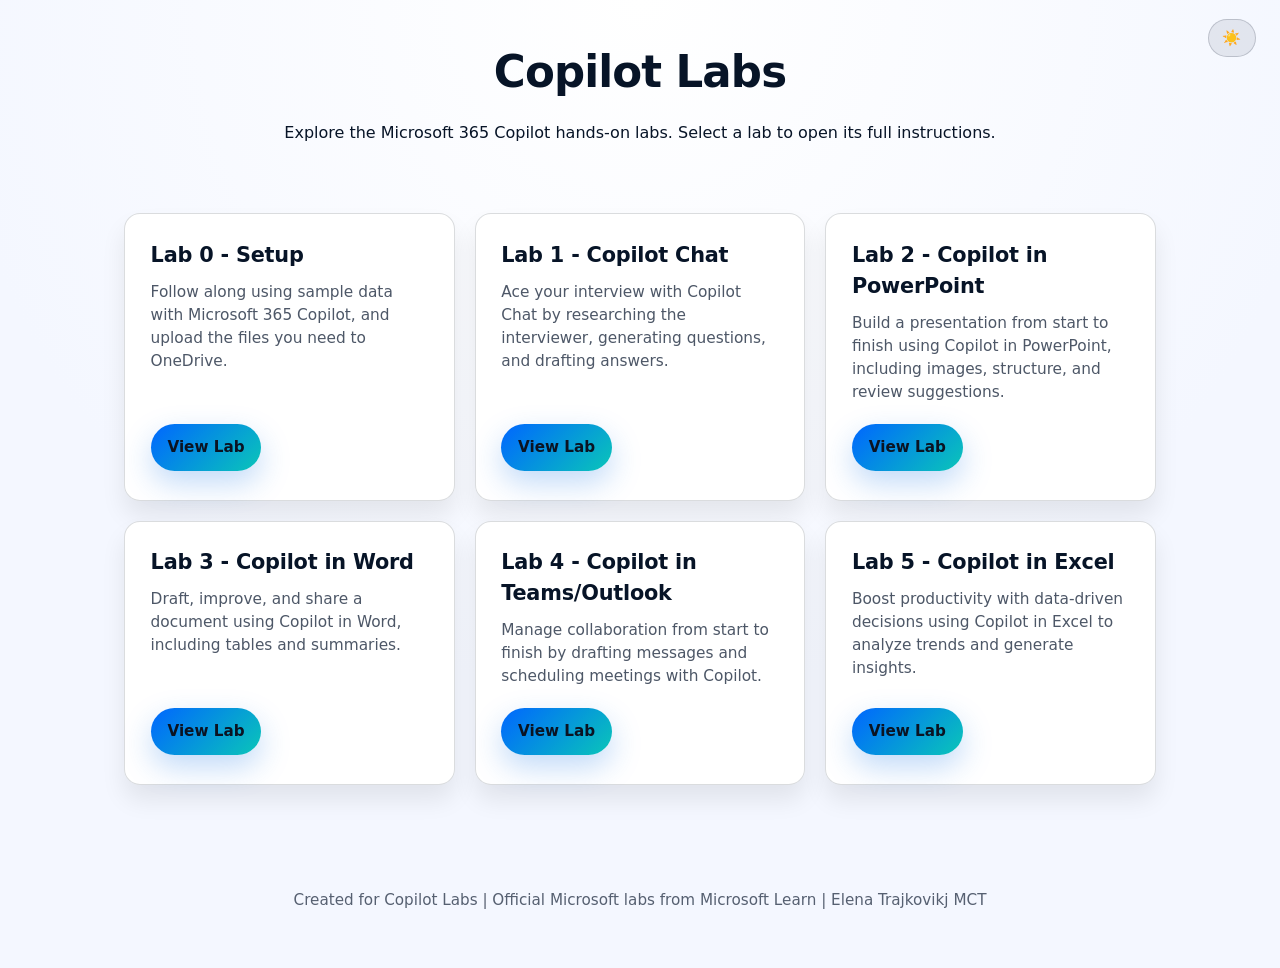
==== index.html @ 7f1ab069 "update" ====
<!DOCTYPE html>
<html lang="en">
<head>
  <meta charset="UTF-8" />
  <meta name="viewport" content="width=device-width, initial-scale=1.0" />
  <title>Copilot Labs</title>
  <link rel="stylesheet" href="styles.css" />
</head>
<body>
  <header>
    <h1>Copilot Labs</h1>
    <p>Explore the Microsoft 365 Copilot hands-on labs. Select a lab to open its full instructions.</p>
    <div class="header-controls">
      <button class="theme-toggle" id="themeToggle" aria-label="Toggle light/dark mode">🌙</button>
    </div>
  </header>

  <main class="grid">
    <article class="card">
      <div>
        <h2>Lab 0 - Setup</h2>
        <p>Follow along using sample data with Microsoft 365 Copilot, and upload the files you need to OneDrive.</p>
      </div>
      <a href="lab_00_setup.html">View Lab</a>
    </article>

    <article class="card">
      <div>
        <h2>Lab 1 - Copilot Chat</h2>
        <p>Ace your interview with Copilot Chat by researching the interviewer, generating questions, and drafting answers.</p>
      </div>
      <a href="lab_01_unleash_productivity_copilot_chat.html">View Lab</a>
    </article>

    <article class="card">
      <div>
        <h2>Lab 2 - Copilot in PowerPoint</h2>
        <p>Build a presentation from start to finish using Copilot in PowerPoint, including images, structure, and review suggestions.</p>
      </div>
      <a href="lab_02_build_presentation_powerpoint.html">View Lab</a>
    </article>

    <article class="card">
      <div>
        <h2>Lab 3 - Copilot in Word</h2>
        <p>Draft, improve, and share a document using Copilot in Word, including tables and summaries.</p>
      </div>
      <a href="lab_03_write_document_word.html">View Lab</a>
    </article>

    <article class="card">
      <div>
        <h2>Lab 4 - Copilot in Teams/Outlook</h2>
        <p>Manage collaboration from start to finish by drafting messages and scheduling meetings with Copilot.</p>
      </div>
      <a href="lab_04_collaborate_with_teams.html">View Lab</a>
    </article>

    <article class="card">
      <div>
        <h2>Lab 5 - Copilot in Excel</h2>
        <p>Boost productivity with data-driven decisions using Copilot in Excel to analyze trends and generate insights.</p>
      </div>
      <a href="lab_05_boost_productivity_excel.html">View Lab</a>
    </article>
  </main>

  <footer>
    <p>Created for Copilot Labs | Official Microsoft labs from Microsoft Learn | Elena Trajkovikj MCT</p>
  </footer>
  <script src="theme.js" defer></script>
</body>
</html>
---- styles.css ----
:root {
  --bg: #0b0f19;
  --bg-start: #0f172a;
  --surface: rgba(255, 255, 255, 0.08);
  --text: #f0f4ff;
  --muted: rgba(255, 255, 255, 0.75);
  --accent: #4f9cff;
  --accent2: #3ce9c6;
  --radius: 16px;
  --shadow: 0 20px 40px rgba(0, 0, 0, 0.25);
  --font: system-ui, -apple-system, BlinkMacSystemFont, "Segoe UI", sans-serif;
  --control-bg: rgba(255, 255, 255, 0.08);
  --control-border: rgba(255, 255, 255, 0.18);
  --card-text: rgba(255, 255, 255, 0.85);
  --card-border: rgba(255, 255, 255, 0.12);
}

html[data-theme="light"] {
  --bg: #f4f7ff;
  --bg-start: #ffffff;
  --surface: rgba(255, 255, 255, 0.95);
  --text: #071427;
  --muted: rgba(33, 45, 65, 0.75);
  --accent: #0066ff;
  --accent2: #0ac6b8;
  --shadow: 0 15px 25px rgba(0, 0, 0, 0.08);
  --control-bg: rgba(7, 20, 39, 0.08);
  --control-border: rgba(7, 20, 39, 0.18);
  --card-text: rgba(33, 45, 65, 0.8);
  --card-border: rgba(7, 20, 39, 0.15);
}

* {
  box-sizing: border-box;
}

body {
  margin: 0;
  min-height: 100vh;
  background: radial-gradient(circle at top, var(--bg-start) 0%, var(--bg) 60%);
  color: var(--text);
  font-family: var(--font);
  line-height: 1.5;
}

a {
  color: var(--accent);
  text-decoration: none;
}

a:hover {
  text-decoration: underline;
}

header {
  position: relative;
  padding: 2.5rem 1.5rem 1.25rem;
  text-align: center;
}

.header-controls {
  position: absolute;
  top: 1.2rem;
  right: 1.5rem;
  display: flex;
  justify-content: flex-end;
  gap: 0.75rem;
  flex-wrap: wrap;
}

@media (max-width: 520px) {
  .header-controls {
    position: static;
    justify-content: center;
    margin-top: 1.25rem;
  }
}

.theme-toggle {
  border: 1px solid var(--control-border);
  background: var(--control-bg);
  color: var(--text);
  padding: 0.55rem 0.85rem;
  border-radius: 999px;
  cursor: pointer;
  font-size: 0.95rem;
  transition: background 200ms ease, transform 150ms ease;
}

.theme-toggle:hover {
  background: rgba(255, 255, 255, 0.15);
  transform: translateY(-1px);
}

h1 {
  margin: 0;
  font-size: clamp(2rem, 3.4vw, 2.8rem);
  letter-spacing: -0.02em;
}

h2 {
  margin-top: 1.75rem;
  font-size: 1.75rem;
}

h3 {
  margin-top: 1.5rem;
  font-size: 1.3rem;
}

nav {
  text-align: center;
  margin: 0.75rem 0 1.75rem;
}

nav a {
  color: var(--accent);
  font-weight: 600;
}

main {
  max-width: 880px;
  margin: 0 auto 3rem;
  padding: 0 1.5rem;
}

.panel {
  background: var(--surface);
  border-radius: var(--radius);
  padding: 1.6rem 1.7rem;
  box-shadow: var(--shadow);
  overflow-x: auto;
}

p {
  margin: 1rem 0;
}

ul,
ol {
  margin: 1rem 0 1rem 1.25rem;
}

blockquote {
  margin: 1.25rem 0;
  padding: 1rem 1.25rem;
  border-left: 4px solid var(--accent);
  background: rgba(79, 156, 255, 0.08);
}

aside.note {
  margin: 1.25rem 0;
  padding: 1rem 1.25rem;
  border-left: 4px solid var(--accent2);
  background: rgba(60, 233, 198, 0.12);
}

footer {
  text-align: center;
  padding: 2rem 1.5rem 2.5rem;
  color: var(--muted);
  font-size: 0.95rem;
}

/* Index page grid and cards */
.grid {
  display: grid;
  grid-template-columns: repeat(3, minmax(240px, 1fr));
  gap: 1.25rem;
  padding: 2rem 1.5rem 3.5rem;
  max-width: 1080px;
  margin: 0 auto;
}

@media (max-width: 980px) {
  .grid {
    grid-template-columns: repeat(2, minmax(220px, 1fr));
  }
}

@media (max-width: 600px) {
  .grid {
    grid-template-columns: 1fr;
  }
}

.card {
  background: var(--surface);
  border: 1px solid var(--card-border);
  border-radius: var(--radius);
  padding: 1.6rem 1.6rem 1.8rem;
  display: flex;
  flex-direction: column;
  justify-content: space-between;
  box-shadow: var(--shadow);
  transition: transform 200ms ease, border-color 200ms ease;
}

.card:hover {
  transform: translateY(-4px);
  border-color: rgba(79, 156, 255, 0.55);
}

.card h2 {
  margin: 0 0 0.6rem;
  font-size: 1.3rem;
  letter-spacing: -0.01em;
}

.card p {
  margin: 0 0 1.25rem;
  color: var(--card-text);
  font-size: 0.96rem;
  line-height: 1.5;
}

.card a {
  align-self: flex-start;
  display: inline-flex;
  gap: 0.5rem;
  padding: 0.75rem 1.05rem;
  background: linear-gradient(135deg, var(--accent), var(--accent2));
  border-radius: 999px;
  color: #0b1322;
  text-decoration: none;
  font-weight: 600;
  font-size: 0.95rem;
  box-shadow: 0 12px 30px rgba(34, 122, 231, 0.28);
  transition: transform 150ms ease;
}

.card a:hover {
  transform: translateY(-1px);
}

@media (prefers-reduced-motion: reduce) {
  * {
    transition: none !important;
  }
}
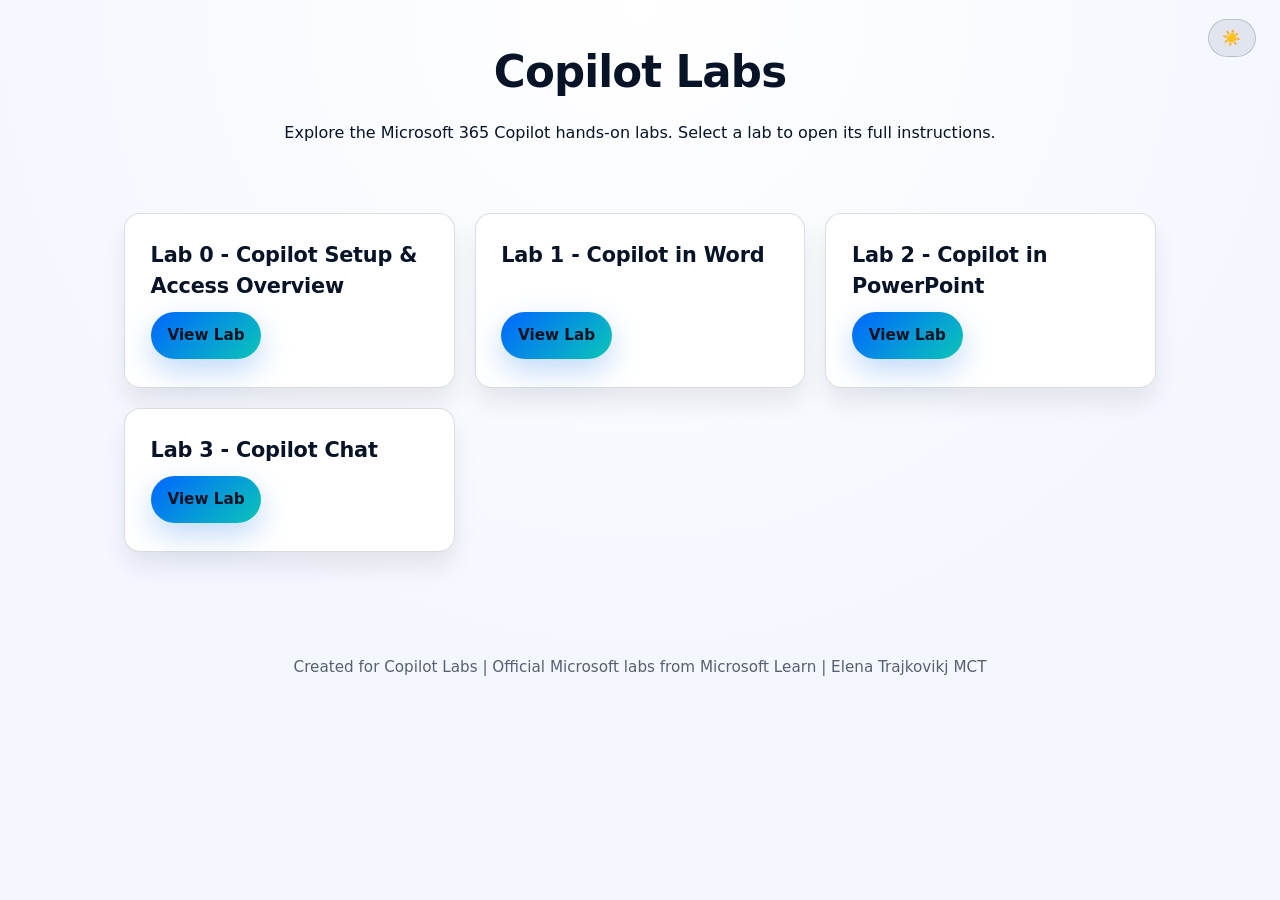
==== commit 7d33c532: "june 26" ====
--- a/index.html
+++ b/index.html
@@ -4,6 +4,7 @@
   <meta charset="UTF-8" />
   <meta name="viewport" content="width=device-width, initial-scale=1.0" />
   <title>Copilot Labs</title>
+  <link rel="icon" href="MCT.svg" type="image/svg+xml" />
   <link rel="stylesheet" href="styles.css" />
 </head>
 <body>
@@ -18,51 +19,50 @@
   <main class="grid">
     <article class="card">
       <div>
-        <h2>Lab 0 - Setup</h2>
-        <p>Follow along using sample data with Microsoft 365 Copilot, and upload the files you need to OneDrive.</p>
+        <h2>Lab 0 - Copilot Setup & Access Overview</h2>
       </div>
       <a href="lab_00_setup.html">View Lab</a>
     </article>
 
+
     <article class="card">
       <div>
-        <h2>Lab 1 - Copilot Chat</h2>
-        <p>Ace your interview with Copilot Chat by researching the interviewer, generating questions, and drafting answers.</p>
+        <h2>Lab 1 - Copilot in Word</h2>
       </div>
-      <a href="lab_01_unleash_productivity_copilot_chat.html">View Lab</a>
+      <a href="word.html">View Lab</a>
     </article>
 
     <article class="card">
       <div>
         <h2>Lab 2 - Copilot in PowerPoint</h2>
-        <p>Build a presentation from start to finish using Copilot in PowerPoint, including images, structure, and review suggestions.</p>
       </div>
-      <a href="lab_02_build_presentation_powerpoint.html">View Lab</a>
+      <a href="powerpoint.html">View Lab</a>
     </article>
 
     <article class="card">
       <div>
-        <h2>Lab 3 - Copilot in Word</h2>
-        <p>Draft, improve, and share a document using Copilot in Word, including tables and summaries.</p>
+        <h2>Lab 3 - Copilot Chat</h2>
       </div>
-      <a href="lab_03_write_document_word.html">View Lab</a>
+      <a href="copilot-chat.html">View Lab</a>
     </article>
 
-    <article class="card">
+    
+
+    <!-- <article class="card">
       <div>
         <h2>Lab 4 - Copilot in Teams/Outlook</h2>
         <p>Manage collaboration from start to finish by drafting messages and scheduling meetings with Copilot.</p>
       </div>
       <a href="lab_04_collaborate_with_teams.html">View Lab</a>
-    </article>
+    </article> -->
 
-    <article class="card">
+    <!-- <article class="card">
       <div>
         <h2>Lab 5 - Copilot in Excel</h2>
         <p>Boost productivity with data-driven decisions using Copilot in Excel to analyze trends and generate insights.</p>
       </div>
       <a href="lab_05_boost_productivity_excel.html">View Lab</a>
-    </article>
+    </article> -->
   </main>
 
   <footer>
--- a/styles.css
+++ b/styles.css
@@ -68,6 +68,11 @@
   flex-wrap: wrap;
 }
 
+.header-nav {
+  margin-top: 1rem;
+  text-align: center;
+}
+
 @media (max-width: 520px) {
   .header-controls {
     position: static;
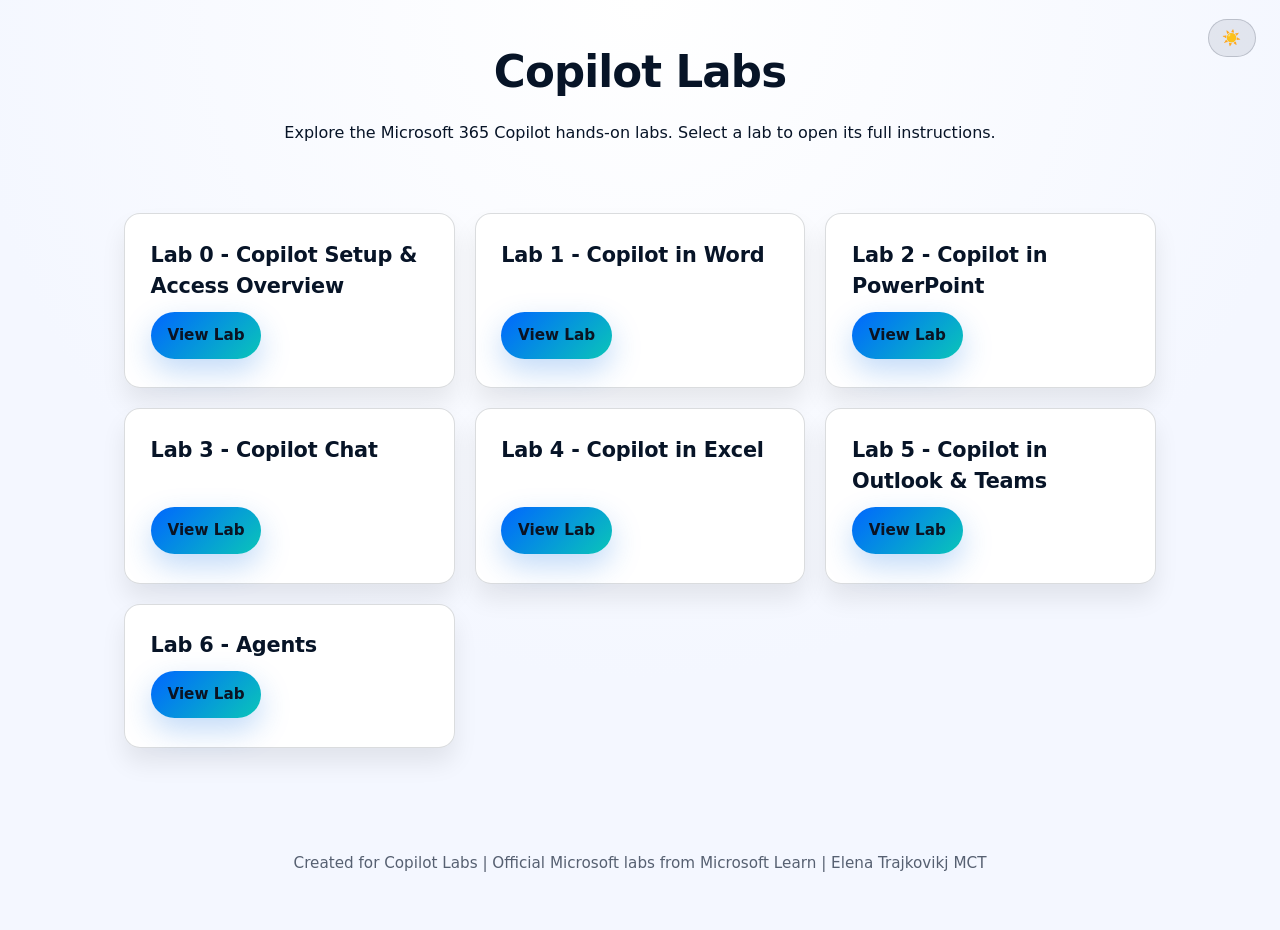
==== commit 799db7d0: "17june2026all" ====
--- a/index.html
+++ b/index.html
@@ -46,23 +46,26 @@
       <a href="copilot-chat.html">View Lab</a>
     </article>
 
-    
+    <article class="card">
+      <div>
+        <h2>Lab 4 - Copilot in Excel</h2>
+      </div>
+      <a href="excel.html">View Lab</a>
+    </article>
 
-    <!-- <article class="card">
+    <article class="card">
       <div>
-        <h2>Lab 4 - Copilot in Teams/Outlook</h2>
-        <p>Manage collaboration from start to finish by drafting messages and scheduling meetings with Copilot.</p>
+        <h2>Lab 5 - Copilot in Outlook & Teams</h2>
       </div>
-      <a href="lab_04_collaborate_with_teams.html">View Lab</a>
-    </article> -->
+      <a href="outlook.html">View Lab</a>
+    </article>
 
-    <!-- <article class="card">
+    <article class="card">
       <div>
-        <h2>Lab 5 - Copilot in Excel</h2>
-        <p>Boost productivity with data-driven decisions using Copilot in Excel to analyze trends and generate insights.</p>
+        <h2>Lab 6 - Agents</h2>
       </div>
-      <a href="lab_05_boost_productivity_excel.html">View Lab</a>
-    </article> -->
+      <a href="agents.html">View Lab</a>
+    </article>
   </main>
 
   <footer>
--- a/styles.css
+++ b/styles.css
@@ -134,7 +134,9 @@
   border-radius: var(--radius);
   padding: 1.6rem 1.7rem;
   box-shadow: var(--shadow);
-  overflow-x: auto;
+  overflow-x: visible;
+  word-wrap: break-word;
+  overflow-wrap: anywhere;
 }
 
 p {
@@ -158,6 +160,23 @@
   padding: 1rem 1.25rem;
   border-left: 4px solid var(--accent2);
   background: rgba(60, 233, 198, 0.12);
+}
+
+pre {
+  margin: 1rem 0;
+  padding: 1rem 1.1rem;
+  background: rgba(255, 255, 255, 0.06);
+  border-radius: 14px;
+  white-space: pre-wrap;
+  word-break: break-word;
+  overflow-x: hidden;
+}
+
+code {
+  color: inherit;
+  font-family: ui-monospace, SFMono-Regular, Menlo, Monaco, Consolas, "Liberation Mono", "Courier New", monospace;
+  white-space: pre-wrap;
+  word-break: break-word;
 }
 
 footer {
